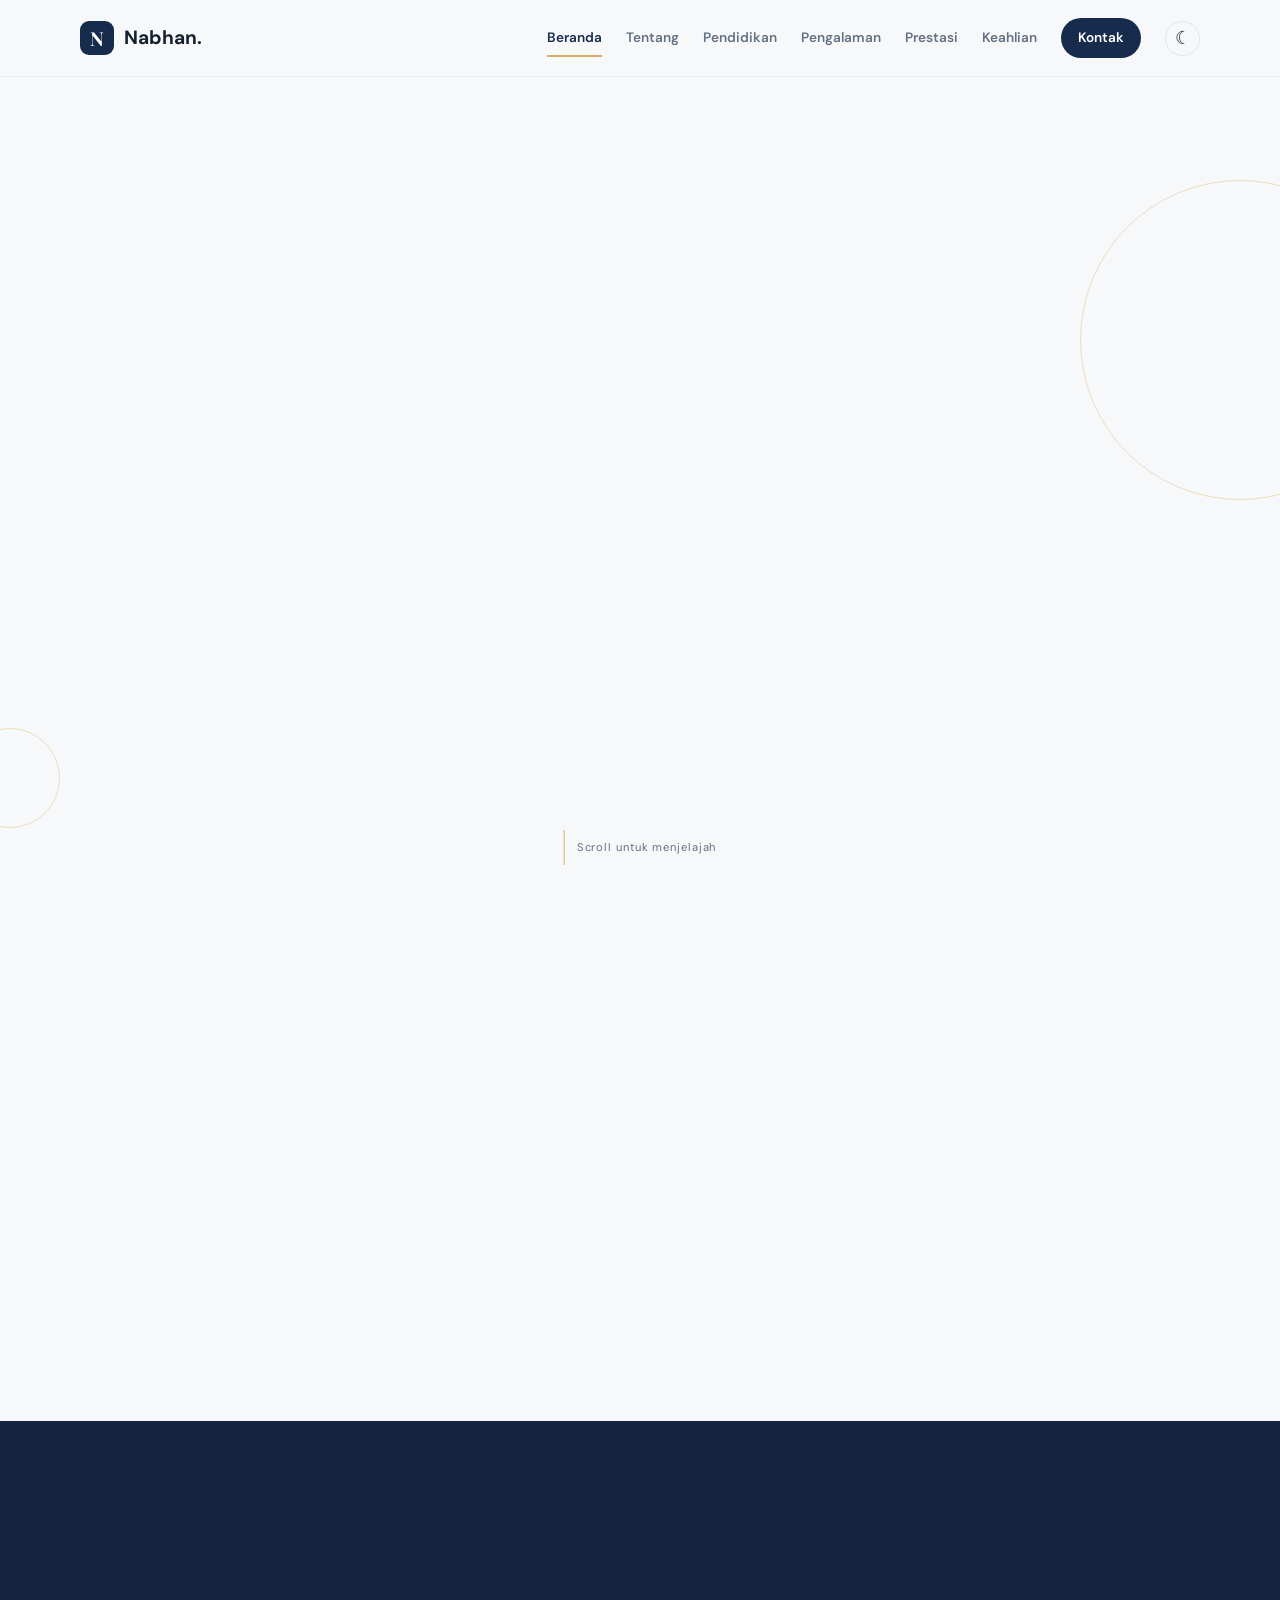
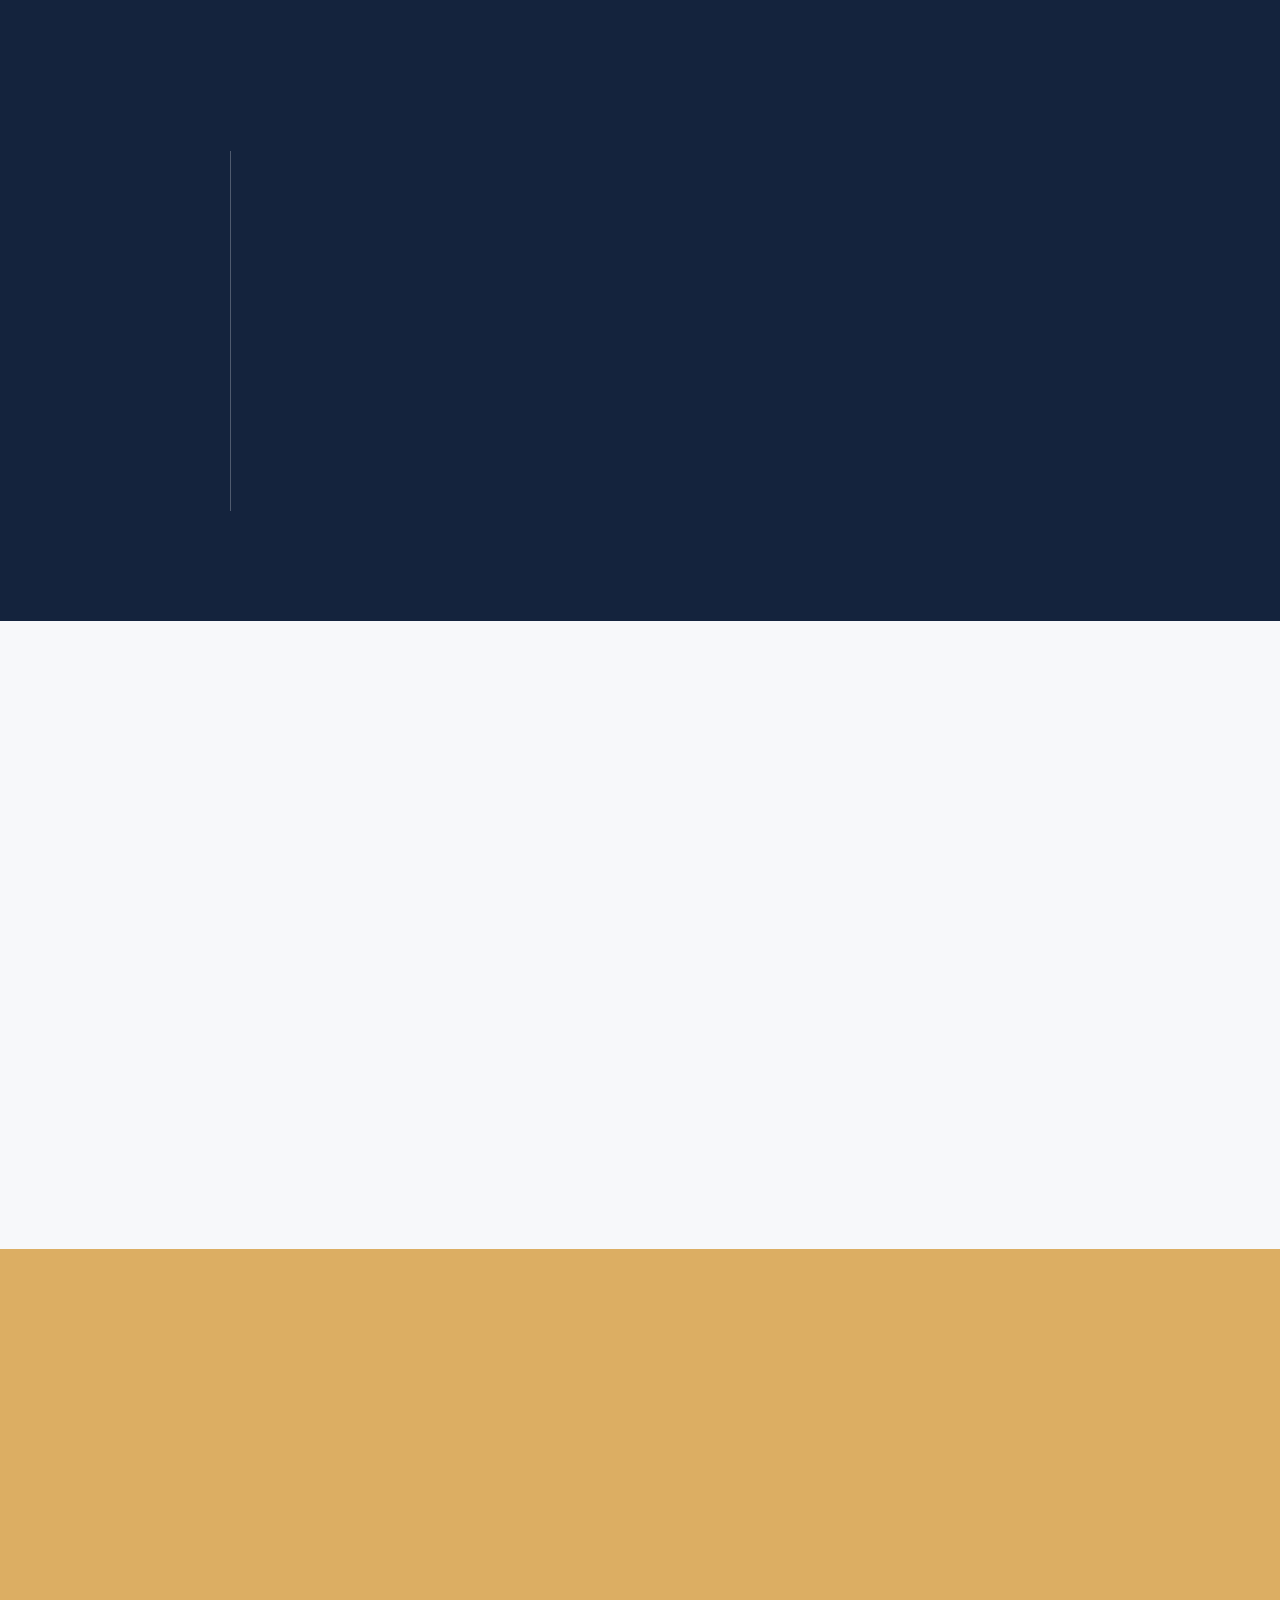
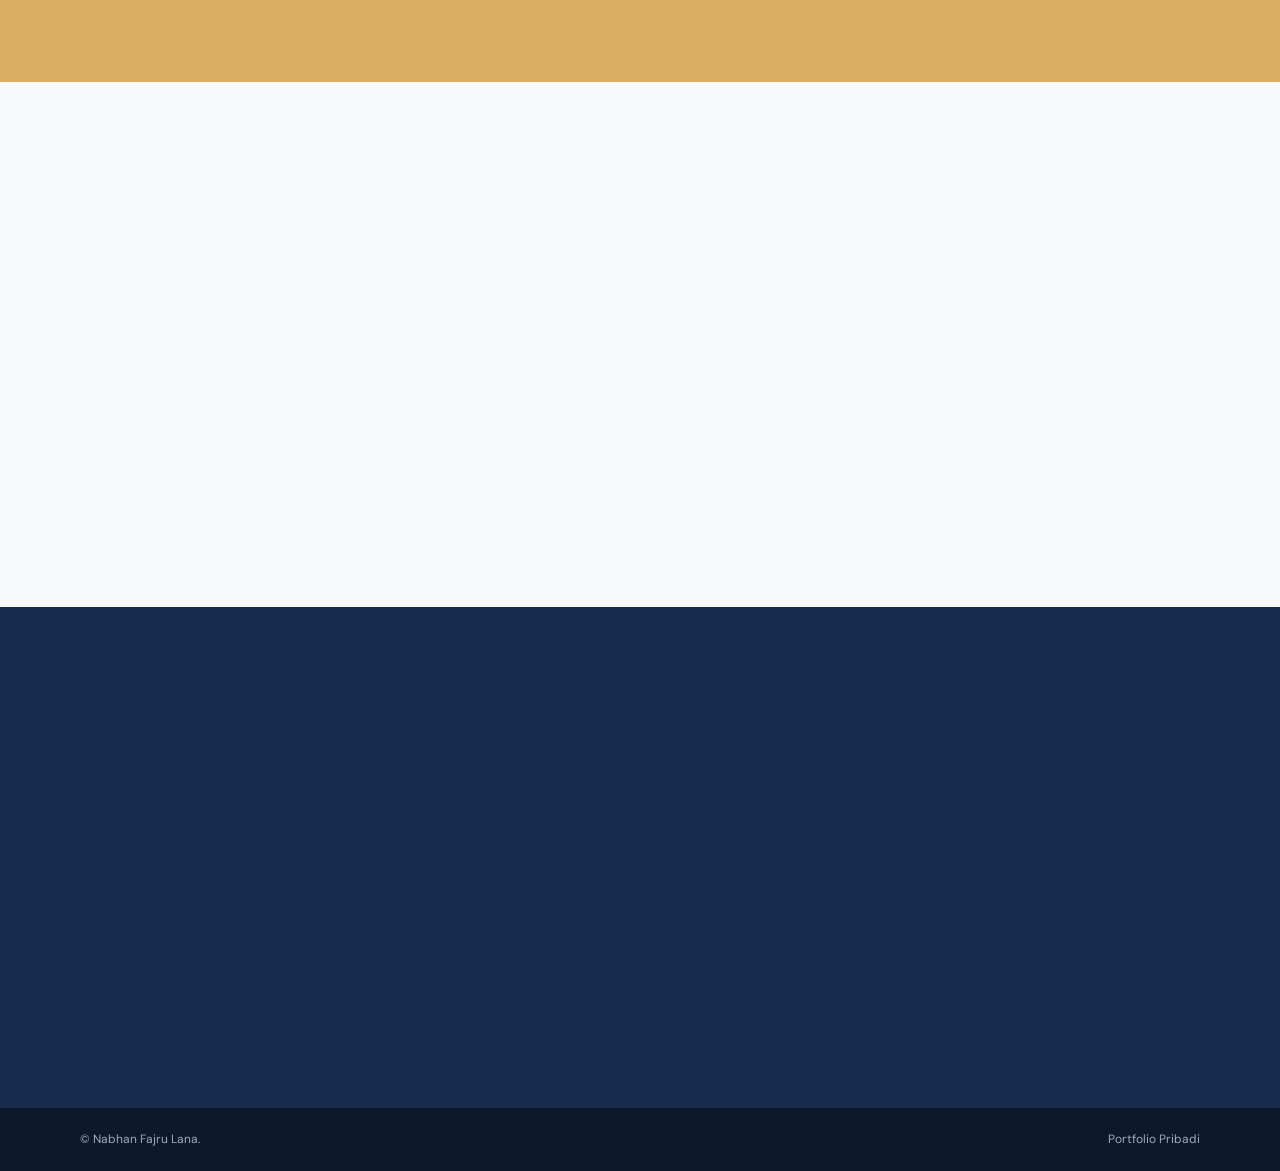
==== index (1).html @ 8bd75584 "Add files via upload" ====
<!DOCTYPE html>
<html lang="id">
<head>
  <meta charset="UTF-8" />
  <meta name="viewport" content="width=device-width, initial-scale=1.0" />

  <title>Nabhan Fajru Lana | Portfolio</title>

  <meta
    name="description"
    content="Portfolio pribadi Nabhan Fajru Lana, mahasiswa UIN Syarif Hidayatullah Jakarta."
  />

  <link rel="preconnect" href="https://fonts.googleapis.com" />
  <link rel="preconnect" href="https://fonts.gstatic.com" crossorigin />
  <link
    href="https://fonts.googleapis.com/css2?family=DM+Sans:wght@400;500;600;700&family=Playfair+Display:wght@600;700&display=swap"
    rel="stylesheet"
  />

  <link rel="stylesheet" href="style.css" />
</head>
<body>
  <header class="site-header">
    <nav class="navbar container">
      <a href="#beranda" class="logo">
        <span class="logo-mark">N</span>
        <span>Nabhan.</span>
      </a>

      <button class="menu-toggle" aria-label="Buka menu navigasi">
        <span></span>
        <span></span>
        <span></span>
      </button>

      <div class="nav-menu">
        <a href="#beranda" class="nav-link active">Beranda</a>
        <a href="#tentang" class="nav-link">Tentang</a>
        <a href="#pendidikan" class="nav-link">Pendidikan</a>
        <a href="#pengalaman" class="nav-link">Pengalaman</a>
        <a href="#prestasi" class="nav-link">Prestasi</a>
        <a href="#keahlian" class="nav-link">Keahlian</a>
        <a href="#kontak" class="nav-link nav-contact">Kontak</a>

        <button class="theme-toggle" aria-label="Ubah tema">
          <span class="theme-icon">☾</span>
        </button>
      </div>
    </nav>
  </header>

  <main>
    <section id="beranda" class="hero section">
      <div class="hero-decoration decoration-one"></div>
      <div class="hero-decoration decoration-two"></div>

      <div class="container hero-content">
        <div class="hero-text reveal">
          <p class="eyebrow">PORTFOLIO PRIBADI</p>

          <h1>
            Halo, saya
            <span>Nabhan Fajru Lana.</span>
          </h1>

          <p class="hero-description">
            Mahasiswa UIN Syarif Hidayatullah Jakarta yang memiliki ketertarikan
            pada pengelolaan acara, koordinasi tim, dan kegiatan organisasi.
          </p>

          <div class="hero-actions">
            <a href="#tentang" class="button button-primary">
              Kenali Saya
              <span>↓</span>
            </a>
            <a href="#kontak" class="button button-secondary">
              Hubungi Saya
            </a>
          </div>
        </div>

        <div class="hero-card reveal">
          <div class="profile-card">
            <div class="profile-image-wrapper">
              <img
                src="profile.jpg"
                alt="Foto Nabhan Fajru Lana"
                class="profile-image"
              />
            </div>

            <div class="profile-card-info">
              <span>MAHASISWA</span>
              <h2>Management<br />Pendidikan</h2>
              <p>UIN Syarif Hidayatullah Jakarta</p>
            </div>

            <div class="profile-card-number">01</div>
          </div>
        </div>
      </div>

      <div class="scroll-indicator">
        <span class="scroll-line"></span>
        <span>Scroll untuk menjelajah</span>
      </div>
    </section>

    <section id="tentang" class="section section-light">
      <div class="container two-column">
        <div class="section-heading reveal">
          <p class="eyebrow">01 — TENTANG SAYA</p>
          <h2>Pribadi yang senang <em>belajar</em> dan berkontribusi.</h2>
        </div>

        <div class="section-content reveal">
          <p>
            Saya adalah mahasiswa UIN Syarif Hidayatullah Jakarta pada program
            studi Management Pendidikan. Saya memiliki pengalaman dalam kegiatan
            organisasi dan kepanitiaan, khususnya dalam pengelolaan acara,
            koordinasi tim, serta berbagai aktivitas kampus.
          </p>

          <p>
            Melalui berbagai kegiatan tersebut, saya terus mengembangkan
            kemampuan bekerja sama, mengatur kebutuhan acara, dan berkontribusi
            dalam sebuah tim.
          </p>

          <div class="about-facts">
            <div class="fact">
              <strong>01</strong>
              <span>Mahasiswa</span>
            </div>
            <div class="fact">
              <strong>02</strong>
              <span>Koordinasi Tim</span>
            </div>
            <div class="fact">
              <strong>03</strong>
              <span>Pengelolaan Acara</span>
            </div>
          </div>
        </div>
      </div>
    </section>

    <section id="pendidikan" class="section section-dark">
      <div class="container">
        <div class="section-heading centered reveal">
          <p class="eyebrow">02 — PENDIDIKAN</p>
          <h2>Perjalanan <em>pendidikan</em> saya.</h2>
        </div>

        <div class="education-timeline">
          <article class="education-item reveal">
            <span class="education-year">2022 — SEKARANG</span>
            <div>
              <h3>UIN Syarif Hidayatullah Jakarta</h3>
              <p>Class 3C</p>
              <p>NIM: 1211500089</p>
              <p>Management Pendidikan</p>
            </div>
          </article>

          <article class="education-item reveal">
            <span class="education-year">2022 — 2025</span>
            <div>
              <h3>SMA</h3>
            </div>
          </article>

          <article class="education-item reveal">
            <span class="education-year">2019 — 2022</span>
            <div>
              <h3>SMP</h3>
            </div>
          </article>

          <article class="education-item reveal">
            <span class="education-year">2013 — 2019</span>
            <div>
              <h3>SD</h3>
            </div>
          </article>
        </div>
      </div>
    </section>

    <section id="pengalaman" class="section section-light">
      <div class="container">
        <div class="section-heading centered reveal">
          <p class="eyebrow">03 — PENGALAMAN</p>
          <h2>Pengalaman organisasi dan <em>kegiatan</em>.</h2>
        </div>

        <div class="experience-list">
          <article class="experience-card reveal">
            <div class="experience-number">01</div>
            <div class="experience-main">
              <span class="experience-label">EVENT & ORGANISASI</span>
              <h3>Runner Event RI 1 Pesta Rakyat</h3>
              <p class="experience-role">PIC Kaos</p>
              <p>
                Berkontribusi dalam pelaksanaan acara dan membantu koordinasi
                kebutuhan kaos untuk kegiatan.
              </p>
            </div>
          </article>
        </div>
      </div>
    </section>

    <section id="prestasi" class="section accent-section">
      <div class="container achievement-wrapper reveal">
        <div>
          <p class="eyebrow">04 — PRESTASI</p>
          <h2>Terus bertumbuh melalui setiap <em>pengalaman.</em></h2>
        </div>

        <div class="achievement-note">
          <span class="achievement-icon">✦</span>
          <p>
            CV yang tersedia belum mencantumkan penghargaan atau prestasi
            khusus. Bagian ini dapat diperbarui ketika ada pencapaian baru.
          </p>
        </div>
      </div>
    </section>

    <section id="keahlian" class="section section-light">
      <div class="container two-column">
        <div class="section-heading reveal">
          <p class="eyebrow">05 — KEAHLIAN</p>
          <h2>Hal yang saya <em>kuasai</em>.</h2>
        </div>

        <div class="skills-area reveal">
          <div class="skill-list">
            <div class="skill-item">
              <div class="skill-header">
                <span>Event Logistics Management</span>
                <span>01</span>
              </div>
              <div class="skill-bar">
                <span style="--skill-width: 88%"></span>
              </div>
            </div>

            <div class="skill-item">
              <div class="skill-header">
                <span>Team Coordination</span>
                <span>02</span>
              </div>
              <div class="skill-bar">
                <span style="--skill-width: 82%"></span>
              </div>
            </div>

            <div class="skill-item">
              <div class="skill-header">
                <span>Team Pemeliharaan</span>
                <span>03</span>
              </div>
              <div class="skill-bar">
                <span style="--skill-width: 78%"></span>
              </div>
            </div>
          </div>

          <div class="hobbies">
            <span class="hobbies-label">HOBI</span>
            <p>
              Bermain futsal/sepakbola dan berolahraga lainnya.
            </p>
          </div>
        </div>
      </div>
    </section>

    <section id="kontak" class="section contact-section">
      <div class="container contact-wrapper">
        <div class="section-heading reveal">
          <p class="eyebrow">06 — KONTAK</p>
          <h2>Mari terhubung dan <em>berkomunikasi.</em></h2>
          <p>
            Silakan hubungi saya melalui informasi kontak yang tersedia.
          </p>
        </div>

        <div class="contact-list reveal">
          <a href="mailto:lanaahan198@gmail.com" class="contact-item">
            <span class="contact-icon">@</span>
            <span>
              <small>EMAIL</small>
              <strong>lanaahan198@gmail.com</strong>
            </span>
          </a>

          <a href="tel:082140089689" class="contact-item">
            <span class="contact-icon">☎</span>
            <span>
              <small>TELEPON</small>
              <strong>082140089689</strong>
            </span>
          </a>

          <div class="contact-item">
            <span class="contact-icon">⌖</span>
            <span>
              <small>ALAMAT</small>
              <strong>
                Jl. Perumahan Kedung Hijau, Kedaung, Kec. Pamulang,
                Kota Tangerang Selatan, Banten 15415
              </strong>
            </span>
          </div>
        </div>
      </div>
    </section>
  </main>

  <footer class="footer">
    <div class="container footer-content">
      <p>© <span id="current-year"></span> Nabhan Fajru Lana.</p>
      <p>Portfolio Pribadi</p>
    </div>
  </footer>

  <script src="script.js"></script>
</body>
</html>
---- style.css ----
:root {
  --primary: #172b4d;
  --primary-light: #28466f;
  --accent: #dcae63;
  --accent-light: #f0d19b;
  --background: #f7f8fa;
  --surface: #ffffff;
  --text: #17202e;
  --muted: #647083;
  --border: #e1e5eb;
  --dark-section: #14233d;
  --shadow: 0 18px 45px rgba(23, 43, 77, 0.12);
  --font-body: "DM Sans", sans-serif;
  --font-heading: "Playfair Display", serif;
}

[data-theme="dark"] {
  --background: #0f1728;
  --surface: #18243b;
  --text: #edf2f8;
  --muted: #b0bdcf;
  --border: #2c3c56;
  --dark-section: #0a1220;
  --shadow: 0 18px 45px rgba(0, 0, 0, 0.25);
}

* {
  box-sizing: border-box;
  margin: 0;
  padding: 0;
}

html {
  scroll-behavior: smooth;
}

body {
  background: var(--background);
  color: var(--text);
  font-family: var(--font-body);
  line-height: 1.6;
  overflow-x: hidden;
  transition: background 0.3s ease, color 0.3s ease;
}

a {
  color: inherit;
  text-decoration: none;
}

img {
  display: block;
  max-width: 100%;
}

.container {
  width: min(1120px, calc(100% - 48px));
  margin: 0 auto;
}

.section {
  padding: 110px 0;
  position: relative;
}

.section-light {
  background: var(--background);
}

.section-dark {
  background: var(--dark-section);
  color: #ffffff;
}

.site-header {
  background: color-mix(in srgb, var(--background) 92%, transparent);
  backdrop-filter: blur(14px);
  border-bottom: 1px solid color-mix(in srgb, var(--border) 60%, transparent);
  position: fixed;
  top: 0;
  right: 0;
  left: 0;
  z-index: 1000;
}

.navbar {
  align-items: center;
  display: flex;
  height: 76px;
  justify-content: space-between;
}

.logo {
  align-items: center;
  display: flex;
  font-size: 1.2rem;
  font-weight: 700;
  gap: 10px;
}

.logo-mark {
  align-items: center;
  background: var(--primary);
  border-radius: 9px;
  color: #ffffff;
  display: flex;
  font-family: var(--font-heading);
  height: 34px;
  justify-content: center;
  width: 34px;
}

.nav-menu {
  align-items: center;
  display: flex;
  gap: 24px;
}

.nav-link {
  color: var(--muted);
  font-size: 0.85rem;
  font-weight: 600;
  position: relative;
  transition: color 0.3s ease;
}

.nav-link::after {
  background: var(--accent);
  bottom: -8px;
  content: "";
  height: 2px;
  left: 0;
  position: absolute;
  transform: scaleX(0);
  transform-origin: left;
  transition: transform 0.3s ease;
  width: 100%;
}

.nav-link:hover,
.nav-link.active {
  color: var(--primary);
}

[data-theme="dark"] .nav-link:hover,
[data-theme="dark"] .nav-link.active {
  color: #ffffff;
}

.nav-link:hover::after,
.nav-link.active::after {
  transform: scaleX(1);
}

.nav-contact {
  background: var(--primary);
  border-radius: 20px;
  color: #ffffff !important;
  padding: 9px 17px;
}

.nav-contact::after {
  display: none;
}

.theme-toggle {
  align-items: center;
  background: transparent;
  border: 1px solid var(--border);
  border-radius: 50%;
  color: var(--text);
  cursor: pointer;
  display: flex;
  font-size: 1.1rem;
  height: 35px;
  justify-content: center;
  transition: transform 0.3s ease, background 0.3s ease;
  width: 35px;
}

.theme-toggle:hover {
  background: var(--surface);
  transform: rotate(20deg);
}

.menu-toggle {
  background: transparent;
  border: 0;
  cursor: pointer;
  display: none;
}

.menu-toggle span {
  background: var(--text);
  display: block;
  height: 2px;
  margin: 5px 0;
  width: 25px;
}

.hero {
  align-items: center;
  background: var(--background);
  display: flex;
  min-height: 100vh;
  overflow: hidden;
  padding-top: 150px;
}

.hero-content {
  align-items: center;
  display: grid;
  gap: 80px;
  grid-template-columns: 1.1fr 0.9fr;
}

.eyebrow {
  color: var(--accent);
  font-size: 0.75rem;
  font-weight: 700;
  letter-spacing: 0.18em;
  margin-bottom: 18px;
}

.hero h1 {
  color: var(--primary);
  font-family: var(--font-heading);
  font-size: clamp(3rem, 6vw, 5.6rem);
  line-height: 1.05;
  margin-bottom: 25px;
}

[data-theme="dark"] .hero h1 {
  color: #ffffff;
}

.hero h1 span {
  color: var(--accent);
  display: block;
}

.hero-description {
  color: var(--muted);
  font-size: 1.05rem;
  max-width: 530px;
}

.hero-actions {
  display: flex;
  flex-wrap: wrap;
  gap: 15px;
  margin-top: 35px;
}

.button {
  border-radius: 4px;
  display: inline-flex;
  font-size: 0.9rem;
  font-weight: 700;
  gap: 12px;
  padding: 14px 23px;
  transition: all 0.3s ease;
}

.button-primary {
  background: var(--primary);
  color: #ffffff;
}

.button-primary:hover {
  background: var(--primary-light);
  box-shadow: var(--shadow);
  transform: translateY(-3px);
}

.button-secondary {
  border: 1px solid var(--border);
  color: var(--text);
}

.button-secondary:hover {
  border-color: var(--accent);
  color: var(--accent);
}

.hero-card {
  justify-self: center;
  position: relative;
}

.profile-card {
  background: var(--primary);
  border-radius: 4px;
  box-shadow: var(--shadow);
  color: #ffffff;
  min-height: 430px;
  overflow: hidden;
  padding: 30px;
  position: relative;
  transform: rotate(3deg);
  width: 330px;
}

.profile-card::before {
  border: 1px solid rgba(255, 255, 255, 0.22);
  content: "";
  inset: 14px;
  pointer-events: none;
  position: absolute;
}

.profile-image-wrapper {
  height: 240px;
  margin: 10px auto 26px;
  overflow: hidden;
  position: relative;
  width: 220px;
  z-index: 1;
}

.profile-image {
  height: 100%;
  object-fit: cover;
  width: 100%;
}

.profile-card-info {
  position: relative;
  z-index: 1;
}

.profile-card-info span,
.profile-card-info p {
  color: var(--accent-light);
  font-size: 0.7rem;
  letter-spacing: 0.12em;
}

.profile-card-info h2 {
  font-family: var(--font-heading);
  font-size: 1.7rem;
  line-height: 1.15;
  margin: 7px 0;
}

.profile-card-info p {
  font-size: 0.75rem;
  letter-spacing: 0;
}

.profile-card-number {
  bottom: 20px;
  color: rgba(255, 255, 255, 0.15);
  font-family: var(--font-heading);
  font-size: 4rem;
  font-weight: 700;
  position: absolute;
  right: 20px;
}

.hero-decoration {
  border: 1px solid var(--accent);
  border-radius: 50%;
  opacity: 0.4;
  position: absolute;
}

.decoration-one {
  height: 320px;
  right: -120px;
  top: 20%;
  width: 320px;
}

.decoration-two {
  bottom: 8%;
  height: 100px;
  left: -40px;
  width: 100px;
}

.scroll-indicator {
  align-items: center;
  bottom: 35px;
  color: var(--muted);
  display: flex;
  font-size: 0.7rem;
  gap: 12px;
  left: 50%;
  letter-spacing: 0.08em;
  position: absolute;
  transform: translateX(-50%);
}

.scroll-line {
  background: var(--accent);
  display: block;
  height: 35px;
  width: 1px;
}

.two-column {
  display: grid;
  gap: 100px;
  grid-template-columns: 0.85fr 1.15fr;
}

.section-heading h2,
.contact-section h2 {
  color: var(--primary);
  font-family: var(--font-heading);
  font-size: clamp(2.1rem, 4vw, 3.5rem);
  line-height: 1.15;
}

[data-theme="dark"] .section-heading h2 {
  color: #ffffff;
}

.section-heading h2 em,
.contact-section h2 em {
  color: var(--accent);
  font-style: normal;
}

.section-content {
  color: var(--muted);
  font-size: 1rem;
}

.section-content p + p {
  margin-top: 18px;
}

.about-facts {
  border-top: 1px solid var(--border);
  display: flex;
  gap: 35px;
  margin-top: 40px;
  padding-top: 23px;
}

.fact {
  display: flex;
  flex-direction: column;
}

.fact strong {
  color: var(--accent);
  font-family: var(--font-heading);
  font-size: 1.8rem;
}

.fact span {
  color: var(--muted);
  font-size: 0.75rem;
}

.centered {
  margin: 0 auto 65px;
  max-width: 630px;
  text-align: center;
}

.education-timeline {
  border-left: 1px solid rgba(255, 255, 255, 0.25);
  margin: 0 auto;
  max-width: 820px;
}

.education-item {
  display: grid;
  gap: 45px;
  grid-template-columns: 150px 1fr;
  padding: 0 0 45px 35px;
  position: relative;
}

.education-item:last-child {
  padding-bottom: 0;
}

.education-item::before {
  background: var(--accent);
  border: 4px solid var(--dark-section);
  border-radius: 50%;
  content: "";
  height: 11px;
  left: -7px;
  position: absolute;
  top: 5px;
  width: 11px;
}

.education-year {
  color: var(--accent-light);
  font-size: 0.75rem;
  font-weight: 700;
  letter-spacing: 0.08em;
}

.education-item h3 {
  font-size: 1.25rem;
  margin-bottom: 7px;
}

.education-item p {
  color: #b7c4d6;
  font-size: 0.9rem;
}

.experience-list {
  margin: 0 auto;
  max-width: 850px;
}

.experience-card {
  align-items: flex-start;
  border-bottom: 1px solid var(--border);
  display: grid;
  gap: 25px;
  grid-template-columns: 60px 1fr;
  padding: 30px 0;
}

.experience-number {
  color: var(--accent);
  font-family: var(--font-heading);
  font-size: 1.8rem;
}

.experience-label {
  color: var(--accent);
  font-size: 0.7rem;
  font-weight: 700;
  letter-spacing: 0.13em;
}

.experience-main h3 {
  color: var(--primary);
  font-size: 1.35rem;
  margin: 8px 0 0;
}

[data-theme="dark"] .experience-main h3 {
  color: #ffffff;
}

.experience-role {
  color: var(--muted);
  font-size: 0.9rem;
  font-weight: 700;
  margin-bottom: 10px;
}

.experience-main > p:last-child {
  color: var(--muted);
}

.accent-section {
  background: var(--accent);
  color: var(--primary);
}

.achievement-wrapper {
  align-items: center;
  display: grid;
  gap: 70px;
  grid-template-columns: 1fr 1fr;
}

.accent-section .eyebrow {
  color: var(--primary);
}

.accent-section h2 {
  font-family: var(--font-heading);
  font-size: clamp(2rem, 4vw, 3.3rem);
  line-height: 1.15;
}

.accent-section h2 em {
  font-style: normal;
  text-decoration: underline;
  text-decoration-thickness: 2px;
}

.achievement-note {
  align-items: flex-start;
  border-left: 2px solid var(--primary);
  display: flex;
  gap: 20px;
  padding: 25px;
}

.achievement-icon {
  font-size: 1.5rem;
}

.achievement-note p {
  font-size: 0.95rem;
}

.skills-area {
  max-width: 650px;
}

.skill-item + .skill-item {
  margin-top: 28px;
}

.skill-header {
  display: flex;
  font-size: 0.9rem;
  font-weight: 600;
  justify-content: space-between;
  margin-bottom: 10px;
}

.skill-header span:last-child {
  color: var(--accent);
  font-size: 0.75rem;
}

.skill-bar {
  background: var(--border);
  height: 5px;
  overflow: hidden;
}

.skill-bar span {
  animation: growBar 1.4s ease forwards;
  background: var(--accent);
  display: block;
  height: 100%;
  transform-origin: left;
  width: var(--skill-width);
}

@keyframes growBar {
  from {
    transform: scaleX(0);
  }

  to {
    transform: scaleX(1);
  }
}

.hobbies {
  border-top: 1px solid var(--border);
  margin-top: 55px;
  padding-top: 20px;
}

.hobbies-label {
  color: var(--accent);
  font-size: 0.7rem;
  font-weight: 700;
  letter-spacing: 0.13em;
}

.hobbies p {
  color: var(--muted);
  margin-top: 7px;
}

.contact-section {
  background: var(--primary);
  color: #ffffff;
}

.contact-section h2 {
  color: #ffffff;
}

.contact-section .section-heading > p:last-child {
  color: #c1ccda;
  margin-top: 22px;
  max-width: 430px;
}

.contact-wrapper {
  align-items: center;
  display: grid;
  gap: 90px;
  grid-template-columns: 1fr 1fr;
}

.contact-list {
  border-top: 1px solid rgba(255, 255, 255, 0.3);
}

.contact-item {
  align-items: flex-start;
  border-bottom: 1px solid rgba(255, 255, 255, 0.3);
  display: flex;
  gap: 18px;
  padding: 22px 0;
}

.contact-icon {
  align-items: center;
  border: 1px solid var(--accent);
  border-radius: 50%;
  color: var(--accent-light);
  display: flex;
  flex-shrink: 0;
  font-size: 0.85rem;
  height: 34px;
  justify-content: center;
  width: 34px;
}

.contact-item span:last-child {
  display: flex;
  flex-direction: column;
  gap: 3px;
}

.contact-item small {
  color: var(--accent-light);
  font-size: 0.65rem;
  letter-spacing: 0.12em;
}

.contact-item strong {
  font-size: 0.9rem;
  font-weight: 500;
  line-height: 1.5;
}

.footer {
  background: #0d182b;
  color: #9eacc0;
  font-size: 0.75rem;
  padding: 22px 0;
}

.footer-content {
  display: flex;
  justify-content: space-between;
}

.reveal {
  opacity: 0;
  transform: translateY(25px);
  transition: opacity 0.8s ease, transform 0.8s ease;
}

.reveal.visible {
  opacity: 1;
  transform: translateY(0);
}

@media (max-width: 850px) {
  .nav-menu {
    align-items: flex-start;
    background: var(--surface);
    box-shadow: var(--shadow);
    flex-direction: column;
    gap: 23px;
    padding: 28px;
    position: absolute;
    right: 24px;
    top: 68px;
    transform: translateY(-20px);
    transition: opacity 0.3s ease, transform 0.3s ease;
    visibility: hidden;
    width: 220px;
  }

  .nav-menu.open {
    transform: translateY(0);
    visibility: visible;
  }

  .menu-toggle {
    display: block;
  }

  .theme-toggle {
    position: absolute;
    right: 28px;
    top: 22px;
  }

  .hero-content,
  .two-column,
  .achievement-wrapper,
  .contact-wrapper {
    gap: 55px;
    grid-template-columns: 1fr;
  }

  .hero {
    padding-bottom: 130px;
  }

  .hero-card {
    justify-self: start;
    margin-left: 15px;
  }

  .section-heading {
    max-width: 650px;
  }

  .contact-wrapper {
    gap: 45px;
  }
}

@media (max-width: 550px) {
  .container {
    width: min(100% - 36px, 1120px);
  }

  .section {
    padding: 78px 0;
  }

  .hero {
    min-height: auto;
    padding-top: 130px;
  }

  .hero h1 {
    font-size: 3rem;
  }

  .hero-description {
    font-size: 0.95rem;
  }

  .profile-card {
    min-height: 390px;
    width: 290px;
  }

  .profile-image-wrapper {
    height: 215px;
    width: 195px;
  }

  .scroll-indicator {
    display: none;
  }

  .about-facts {
    gap: 20px;
  }

  .fact strong {
    font-size: 1.5rem;
  }

  .fact span {
    font-size: 0.68rem;
  }

  .education-item {
    gap: 20px;
    grid-template-columns: 100px 1fr;
    padding-left: 25px;
  }

  .education-year {
    font-size: 0.65rem;
  }

  .education-item h3 {
    font-size: 1.05rem;
  }

  .experience-card {
    gap: 12px;
    grid-template-columns: 35px 1fr;
  }

  .experience-main h3 {
    font-size: 1.1rem;
  }

  .footer-content {
    flex-direction: column;
    gap: 5px;
  }
}
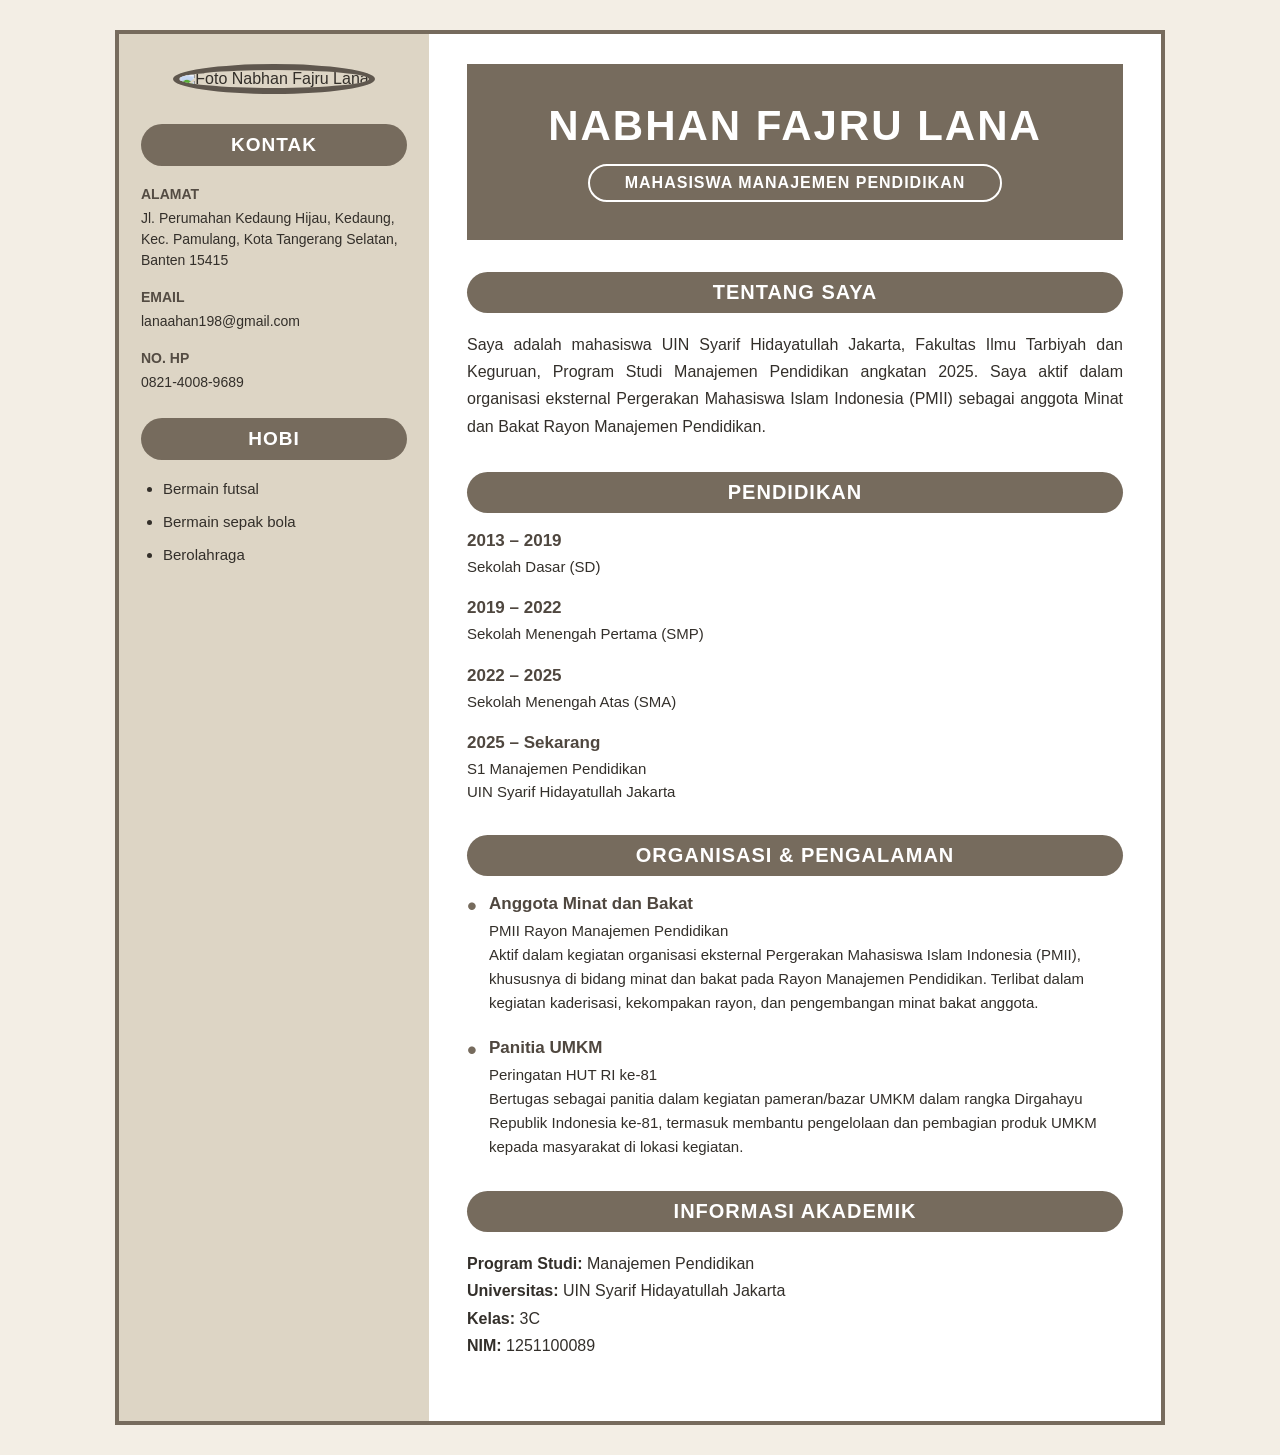
==== commit afea7f17: "Refactor HTML structure and update metadata" ====
--- a/index (1).html
+++ b/index (1).html
@@ -1,333 +1,409 @@
 <!DOCTYPE html>
 <html lang="id">
 <head>
-  <meta charset="UTF-8" />
-  <meta name="viewport" content="width=device-width, initial-scale=1.0" />
-
-  <title>Nabhan Fajru Lana | Portfolio</title>
-
-  <meta
-    name="description"
-    content="Portfolio pribadi Nabhan Fajru Lana, mahasiswa UIN Syarif Hidayatullah Jakarta."
-  />
-
-  <link rel="preconnect" href="https://fonts.googleapis.com" />
-  <link rel="preconnect" href="https://fonts.gstatic.com" crossorigin />
-  <link
-    href="https://fonts.googleapis.com/css2?family=DM+Sans:wght@400;500;600;700&family=Playfair+Display:wght@600;700&display=swap"
-    rel="stylesheet"
-  />
-
-  <link rel="stylesheet" href="style.css" />
+    <meta charset="UTF-8">
+    <meta name="viewport" content="width=device-width, initial-scale=1.0">
+
+    <title>Portfolio - Nabhan Fajru Lana</title>
+
+    <style>
+        * {
+            margin: 0;
+            padding: 0;
+            box-sizing: border-box;
+        }
+
+        body {
+            font-family: Arial, Helvetica, sans-serif;
+            background: #f3eee5;
+            color: #332f2a;
+            padding: 30px;
+        }
+
+        .portfolio {
+            max-width: 1050px;
+            margin: auto;
+            background: white;
+            border: 4px solid #766b5d;
+            display: grid;
+            grid-template-columns: 310px 1fr;
+            min-height: 1000px;
+        }
+
+        /* ================= SIDEBAR ================= */
+
+        .sidebar {
+            background: #ddd5c5;
+            padding: 30px 22px;
+        }
+
+        .photo-box {
+            text-align: center;
+            margin-bottom: 30px;
+        }
+
+        .photo {
+            width: 190px;
+            height: 190px;
+            border-radius: 50%;
+            object-fit: cover;
+            border: 6px solid #5f574e;
+        }
+
+        .side-title {
+            background: #766b5d;
+            color: white;
+            text-align: center;
+            padding: 10px;
+            border-radius: 25px;
+            font-size: 19px;
+            font-weight: bold;
+            margin: 25px 0 18px;
+            letter-spacing: 1px;
+        }
+
+        .contact-item {
+            margin-bottom: 16px;
+            font-size: 14px;
+            line-height: 1.5;
+        }
+
+        .contact-item strong {
+            display: block;
+            color: #544c43;
+            margin-bottom: 3px;
+        }
+
+        .sidebar ul {
+            padding-left: 22px;
+        }
+
+        .sidebar li {
+            margin-bottom: 12px;
+            font-size: 15px;
+            line-height: 1.4;
+        }
+
+        /* ================= MAIN ================= */
+
+        .main {
+            padding: 30px 38px;
+        }
+
+        .hero {
+            background: #766b5d;
+            color: white;
+            text-align: center;
+            padding: 38px 20px;
+            margin-bottom: 32px;
+        }
+
+        .hero h1 {
+            font-size: 42px;
+            letter-spacing: 2px;
+            margin-bottom: 14px;
+        }
+
+        .hero p {
+            display: inline-block;
+            border: 2px solid white;
+            border-radius: 25px;
+            padding: 8px 35px;
+            font-weight: bold;
+            letter-spacing: 1px;
+        }
+
+        .section {
+            margin-bottom: 32px;
+        }
+
+        .section-title {
+            background: #766b5d;
+            color: white;
+            text-align: center;
+            padding: 9px;
+            border-radius: 25px;
+            font-size: 20px;
+            font-weight: bold;
+            margin-bottom: 18px;
+            letter-spacing: 1px;
+        }
+
+        .profile {
+            font-size: 16px;
+            line-height: 1.7;
+            text-align: justify;
+        }
+
+        .education-item {
+            margin-bottom: 20px;
+        }
+
+        .education-item h3 {
+            color: #4f473f;
+            font-size: 17px;
+            margin-bottom: 5px;
+        }
+
+        .education-item p {
+            font-size: 15px;
+            line-height: 1.5;
+        }
+
+        .experience-item {
+            position: relative;
+            padding-left: 22px;
+            margin-bottom: 23px;
+        }
+
+        .experience-item::before {
+            content: "•";
+            position: absolute;
+            left: 0;
+            top: -4px;
+            font-size: 28px;
+            color: #766b5d;
+        }
+
+        .experience-item h3 {
+            color: #4f473f;
+            font-size: 17px;
+            margin-bottom: 5px;
+        }
+
+        .experience-item p {
+            font-size: 15px;
+            line-height: 1.6;
+        }
+
+        /* ================= RESPONSIVE ================= */
+
+        @media (max-width: 750px) {
+
+            body {
+                padding: 10px;
+            }
+
+            .portfolio {
+                grid-template-columns: 1fr;
+            }
+
+            .sidebar {
+                text-align: center;
+            }
+
+            .sidebar ul {
+                display: inline-block;
+                text-align: left;
+            }
+
+            .main {
+                padding: 22px;
+            }
+
+            .hero h1 {
+                font-size: 29px;
+            }
+
+            .hero p {
+                padding: 8px 25px;
+            }
+        }
+    </style>
 </head>
+
 <body>
-  <header class="site-header">
-    <nav class="navbar container">
-      <a href="#beranda" class="logo">
-        <span class="logo-mark">N</span>
-        <span>Nabhan.</span>
-      </a>
-
-      <button class="menu-toggle" aria-label="Buka menu navigasi">
-        <span></span>
-        <span></span>
-        <span></span>
-      </button>
-
-      <div class="nav-menu">
-        <a href="#beranda" class="nav-link active">Beranda</a>
-        <a href="#tentang" class="nav-link">Tentang</a>
-        <a href="#pendidikan" class="nav-link">Pendidikan</a>
-        <a href="#pengalaman" class="nav-link">Pengalaman</a>
-        <a href="#prestasi" class="nav-link">Prestasi</a>
-        <a href="#keahlian" class="nav-link">Keahlian</a>
-        <a href="#kontak" class="nav-link nav-contact">Kontak</a>
-
-        <button class="theme-toggle" aria-label="Ubah tema">
-          <span class="theme-icon">☾</span>
-        </button>
-      </div>
-    </nav>
-  </header>
-
-  <main>
-    <section id="beranda" class="hero section">
-      <div class="hero-decoration decoration-one"></div>
-      <div class="hero-decoration decoration-two"></div>
-
-      <div class="container hero-content">
-        <div class="hero-text reveal">
-          <p class="eyebrow">PORTFOLIO PRIBADI</p>
-
-          <h1>
-            Halo, saya
-            <span>Nabhan Fajru Lana.</span>
-          </h1>
-
-          <p class="hero-description">
-            Mahasiswa UIN Syarif Hidayatullah Jakarta yang memiliki ketertarikan
-            pada pengelolaan acara, koordinasi tim, dan kegiatan organisasi.
-          </p>
-
-          <div class="hero-actions">
-            <a href="#tentang" class="button button-primary">
-              Kenali Saya
-              <span>↓</span>
-            </a>
-            <a href="#kontak" class="button button-secondary">
-              Hubungi Saya
-            </a>
-          </div>
-        </div>
-
-        <div class="hero-card reveal">
-          <div class="profile-card">
-            <div class="profile-image-wrapper">
-              <img
-                src="profile.jpg"
-                alt="Foto Nabhan Fajru Lana"
-                class="profile-image"
-              />
-            </div>
-
-            <div class="profile-card-info">
-              <span>MAHASISWA</span>
-              <h2>Management<br />Pendidikan</h2>
-              <p>UIN Syarif Hidayatullah Jakarta</p>
-            </div>
-
-            <div class="profile-card-number">01</div>
-          </div>
-        </div>
-      </div>
-
-      <div class="scroll-indicator">
-        <span class="scroll-line"></span>
-        <span>Scroll untuk menjelajah</span>
-      </div>
-    </section>
-
-    <section id="tentang" class="section section-light">
-      <div class="container two-column">
-        <div class="section-heading reveal">
-          <p class="eyebrow">01 — TENTANG SAYA</p>
-          <h2>Pribadi yang senang <em>belajar</em> dan berkontribusi.</h2>
-        </div>
-
-        <div class="section-content reveal">
-          <p>
-            Saya adalah mahasiswa UIN Syarif Hidayatullah Jakarta pada program
-            studi Management Pendidikan. Saya memiliki pengalaman dalam kegiatan
-            organisasi dan kepanitiaan, khususnya dalam pengelolaan acara,
-            koordinasi tim, serta berbagai aktivitas kampus.
-          </p>
-
-          <p>
-            Melalui berbagai kegiatan tersebut, saya terus mengembangkan
-            kemampuan bekerja sama, mengatur kebutuhan acara, dan berkontribusi
-            dalam sebuah tim.
-          </p>
-
-          <div class="about-facts">
-            <div class="fact">
-              <strong>01</strong>
-              <span>Mahasiswa</span>
-            </div>
-            <div class="fact">
-              <strong>02</strong>
-              <span>Koordinasi Tim</span>
-            </div>
-            <div class="fact">
-              <strong>03</strong>
-              <span>Pengelolaan Acara</span>
-            </div>
-          </div>
-        </div>
-      </div>
-    </section>
-
-    <section id="pendidikan" class="section section-dark">
-      <div class="container">
-        <div class="section-heading centered reveal">
-          <p class="eyebrow">02 — PENDIDIKAN</p>
-          <h2>Perjalanan <em>pendidikan</em> saya.</h2>
-        </div>
-
-        <div class="education-timeline">
-          <article class="education-item reveal">
-            <span class="education-year">2022 — SEKARANG</span>
-            <div>
-              <h3>UIN Syarif Hidayatullah Jakarta</h3>
-              <p>Class 3C</p>
-              <p>NIM: 1211500089</p>
-              <p>Management Pendidikan</p>
-            </div>
-          </article>
-
-          <article class="education-item reveal">
-            <span class="education-year">2022 — 2025</span>
-            <div>
-              <h3>SMA</h3>
-            </div>
-          </article>
-
-          <article class="education-item reveal">
-            <span class="education-year">2019 — 2022</span>
-            <div>
-              <h3>SMP</h3>
-            </div>
-          </article>
-
-          <article class="education-item reveal">
-            <span class="education-year">2013 — 2019</span>
-            <div>
-              <h3>SD</h3>
-            </div>
-          </article>
-        </div>
-      </div>
-    </section>
-
-    <section id="pengalaman" class="section section-light">
-      <div class="container">
-        <div class="section-heading centered reveal">
-          <p class="eyebrow">03 — PENGALAMAN</p>
-          <h2>Pengalaman organisasi dan <em>kegiatan</em>.</h2>
-        </div>
-
-        <div class="experience-list">
-          <article class="experience-card reveal">
-            <div class="experience-number">01</div>
-            <div class="experience-main">
-              <span class="experience-label">EVENT & ORGANISASI</span>
-              <h3>Runner Event RI 1 Pesta Rakyat</h3>
-              <p class="experience-role">PIC Kaos</p>
-              <p>
-                Berkontribusi dalam pelaksanaan acara dan membantu koordinasi
-                kebutuhan kaos untuk kegiatan.
-              </p>
-            </div>
-          </article>
-        </div>
-      </div>
-    </section>
-
-    <section id="prestasi" class="section accent-section">
-      <div class="container achievement-wrapper reveal">
-        <div>
-          <p class="eyebrow">04 — PRESTASI</p>
-          <h2>Terus bertumbuh melalui setiap <em>pengalaman.</em></h2>
-        </div>
-
-        <div class="achievement-note">
-          <span class="achievement-icon">✦</span>
-          <p>
-            CV yang tersedia belum mencantumkan penghargaan atau prestasi
-            khusus. Bagian ini dapat diperbarui ketika ada pencapaian baru.
-          </p>
-        </div>
-      </div>
-    </section>
-
-    <section id="keahlian" class="section section-light">
-      <div class="container two-column">
-        <div class="section-heading reveal">
-          <p class="eyebrow">05 — KEAHLIAN</p>
-          <h2>Hal yang saya <em>kuasai</em>.</h2>
-        </div>
-
-        <div class="skills-area reveal">
-          <div class="skill-list">
-            <div class="skill-item">
-              <div class="skill-header">
-                <span>Event Logistics Management</span>
-                <span>01</span>
-              </div>
-              <div class="skill-bar">
-                <span style="--skill-width: 88%"></span>
-              </div>
-            </div>
-
-            <div class="skill-item">
-              <div class="skill-header">
-                <span>Team Coordination</span>
-                <span>02</span>
-              </div>
-              <div class="skill-bar">
-                <span style="--skill-width: 82%"></span>
-              </div>
-            </div>
-
-            <div class="skill-item">
-              <div class="skill-header">
-                <span>Team Pemeliharaan</span>
-                <span>03</span>
-              </div>
-              <div class="skill-bar">
-                <span style="--skill-width: 78%"></span>
-              </div>
-            </div>
-          </div>
-
-          <div class="hobbies">
-            <span class="hobbies-label">HOBI</span>
-            <p>
-              Bermain futsal/sepakbola dan berolahraga lainnya.
+
+<div class="portfolio">
+
+    <!-- ================= SIDEBAR ================= -->
+
+    <aside class="sidebar">
+
+        <div class="photo-box">
+            <!-- GANTI dengan nama file foto Nabhan -->
+            <img src="foto.jpg"
+                 alt="Foto Nabhan Fajru Lana"
+                 class="photo">
+        </div>
+
+
+        <!-- KONTAK -->
+
+        <div class="side-title">
+            KONTAK
+        </div>
+
+        <div class="contact-item">
+            <strong>ALAMAT</strong>
+            Jl. Perumahan Kedaung Hijau,
+            Kedaung, Kec. Pamulang,
+            Kota Tangerang Selatan,
+            Banten 15415
+        </div>
+
+        <div class="contact-item">
+            <strong>EMAIL</strong>
+            lanaahan198@gmail.com
+        </div>
+
+        <div class="contact-item">
+            <strong>NO. HP</strong>
+            0821-4008-9689
+        </div>
+
+
+        <!-- HOBI -->
+
+        <div class="side-title">
+            HOBI
+        </div>
+
+        <ul>
+            <li>Bermain futsal</li>
+            <li>Bermain sepak bola</li>
+            <li>Berolahraga</li>
+        </ul>
+
+    </aside>
+
+
+    <!-- ================= MAIN ================= -->
+
+    <main class="main">
+
+        <!-- HERO -->
+
+        <div class="hero">
+            <h1>NABHAN FAJRU LANA</h1>
+            <p>MAHASISWA MANAJEMEN PENDIDIKAN</p>
+        </div>
+
+
+        <!-- PROFIL -->
+
+        <section class="section">
+
+            <div class="section-title">
+                TENTANG SAYA
+            </div>
+
+            <p class="profile">
+                Saya adalah mahasiswa UIN Syarif Hidayatullah Jakarta,
+                Fakultas Ilmu Tarbiyah dan Keguruan, Program Studi
+                Manajemen Pendidikan angkatan 2025. Saya aktif dalam
+                organisasi eksternal Pergerakan Mahasiswa Islam Indonesia
+                (PMII) sebagai anggota Minat dan Bakat Rayon Manajemen
+                Pendidikan.
             </p>
-          </div>
-        </div>
-      </div>
-    </section>
-
-    <section id="kontak" class="section contact-section">
-      <div class="container contact-wrapper">
-        <div class="section-heading reveal">
-          <p class="eyebrow">06 — KONTAK</p>
-          <h2>Mari terhubung dan <em>berkomunikasi.</em></h2>
-          <p>
-            Silakan hubungi saya melalui informasi kontak yang tersedia.
-          </p>
-        </div>
-
-        <div class="contact-list reveal">
-          <a href="mailto:lanaahan198@gmail.com" class="contact-item">
-            <span class="contact-icon">@</span>
-            <span>
-              <small>EMAIL</small>
-              <strong>lanaahan198@gmail.com</strong>
-            </span>
-          </a>
-
-          <a href="tel:082140089689" class="contact-item">
-            <span class="contact-icon">☎</span>
-            <span>
-              <small>TELEPON</small>
-              <strong>082140089689</strong>
-            </span>
-          </a>
-
-          <div class="contact-item">
-            <span class="contact-icon">⌖</span>
-            <span>
-              <small>ALAMAT</small>
-              <strong>
-                Jl. Perumahan Kedung Hijau, Kedaung, Kec. Pamulang,
-                Kota Tangerang Selatan, Banten 15415
-              </strong>
-            </span>
-          </div>
-        </div>
-      </div>
-    </section>
-  </main>
-
-  <footer class="footer">
-    <div class="container footer-content">
-      <p>© <span id="current-year"></span> Nabhan Fajru Lana.</p>
-      <p>Portfolio Pribadi</p>
-    </div>
-  </footer>
-
-  <script src="script.js"></script>
+
+        </section>
+
+
+        <!-- PENDIDIKAN -->
+
+        <section class="section">
+
+            <div class="section-title">
+                PENDIDIKAN
+            </div>
+
+            <div class="education-item">
+                <h3>2013 – 2019</h3>
+                <p>Sekolah Dasar (SD)</p>
+            </div>
+
+            <div class="education-item">
+                <h3>2019 – 2022</h3>
+                <p>Sekolah Menengah Pertama (SMP)</p>
+            </div>
+
+            <div class="education-item">
+                <h3>2022 – 2025</h3>
+                <p>Sekolah Menengah Atas (SMA)</p>
+            </div>
+
+            <div class="education-item">
+                <h3>2025 – Sekarang</h3>
+                <p>
+                    S1 Manajemen Pendidikan<br>
+                    UIN Syarif Hidayatullah Jakarta
+                </p>
+            </div>
+
+        </section>
+
+
+        <!-- ORGANISASI & PENGALAMAN -->
+
+        <section class="section">
+
+            <div class="section-title">
+                ORGANISASI & PENGALAMAN
+            </div>
+
+
+            <div class="experience-item">
+
+                <h3>Anggota Minat dan Bakat</h3>
+
+                <p>
+                    PMII Rayon Manajemen Pendidikan
+                </p>
+
+                <p>
+                    Aktif dalam kegiatan organisasi eksternal
+                    Pergerakan Mahasiswa Islam Indonesia (PMII),
+                    khususnya di bidang minat dan bakat pada Rayon
+                    Manajemen Pendidikan. Terlibat dalam kegiatan
+                    kaderisasi, kekompakan rayon, dan pengembangan
+                    minat bakat anggota.
+                </p>
+
+            </div>
+
+
+            <div class="experience-item">
+
+                <h3>Panitia UMKM</h3>
+
+                <p>
+                    Peringatan HUT RI ke-81
+                </p>
+
+                <p>
+                    Bertugas sebagai panitia dalam kegiatan
+                    pameran/bazar UMKM dalam rangka Dirgahayu
+                    Republik Indonesia ke-81, termasuk membantu
+                    pengelolaan dan pembagian produk UMKM kepada
+                    masyarakat di lokasi kegiatan.
+                </p>
+
+            </div>
+
+        </section>
+
+
+        <!-- INFORMASI AKADEMIK -->
+
+        <section class="section">
+
+            <div class="section-title">
+                INFORMASI AKADEMIK
+            </div>
+
+            <p class="profile">
+                <strong>Program Studi:</strong> Manajemen Pendidikan<br>
+                <strong>Universitas:</strong> UIN Syarif Hidayatullah Jakarta<br>
+                <strong>Kelas:</strong> 3C<br>
+                <strong>NIM:</strong> 1251100089
+            </p>
+
+        </section>
+
+    </main>
+
+</div>
+
 </body>
-</html>+</html>
